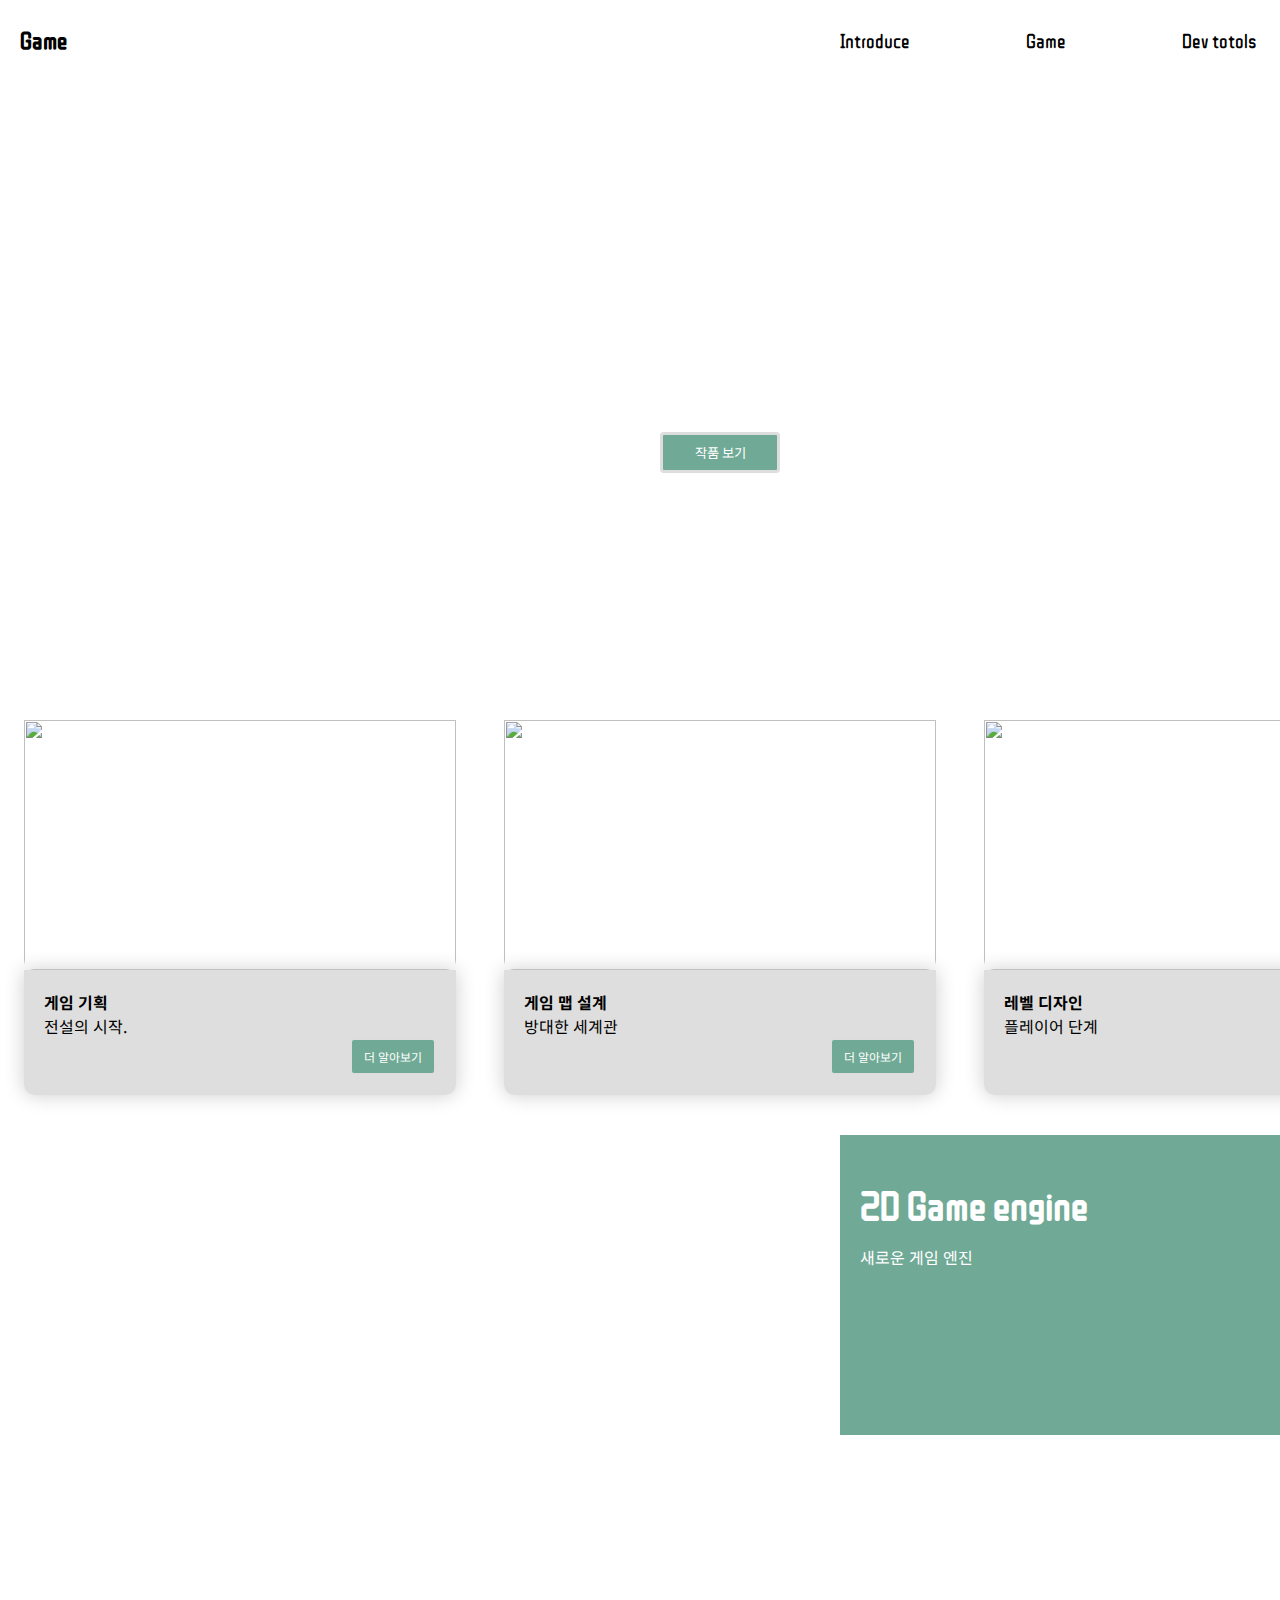
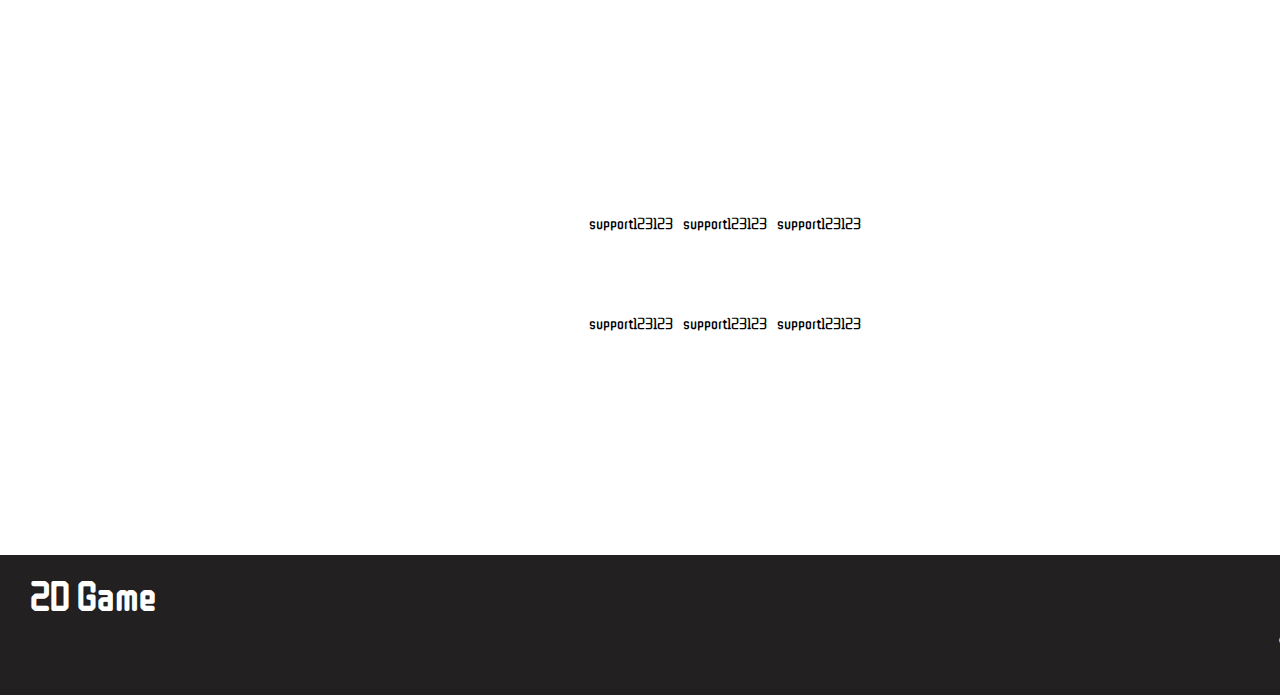
==== index.html @ 4c851fe6 "Rename Web1.html to index.html" ====
<!DOCTYPE html>
<html lang="en">
<head>
    <meta charset="UTF-8">
    <meta name="viewport" content="width=device-width, initial-scale=1.0">
    <title>웹사이트 디자인</title>
</head>
<link rel="stylesheet" type="text/css" href="style.css">
<link rel="stylesheet" href="https://use.fontawesome.com/releases/v5.7.2/css/all.css" integrity="sha384-fnmOCqbTlWIlj8LyTjo7mOUStjsKC4pOpQbqyi7RrhN7udi9RwhKkMHpvLbHG9Sr" crossorigin="anonymous">
<body>
    <div class="container">
        <header>
            <h2>Game</h2>
            <nav>
                <ul>
                    <li><a href="#">Introduce</a></li>
                    <li><a href="">Game</a></li>
                    <li><a href="">Dev totols</a></li>
                    <li><a href="">Supports</a></li>
                </ul>
            </nav>
        </header>

        <section id="visual">
            <h2>2d game</h2>
            <p class="fn-font">우리의 게임은 사용자들에 최고의 경험을 선사할 것입니다.</p>
            <button class="btn fn-font">작품 보기</button>
        </section>

        <section id="content">
            <div class="item">
                <div class="img">
                    <img src="img/item1.png">
                </div>
                <div class="info">
                    <h4 class="fn-font">게임 기획</h4>
                    <p class="fn-font">
                        전설의 시작.
                    </p>
                    <div class="button-row">
                        <button class="btn fn-font btn-sm">더 알아보기</button>
                    </div>
                </div>
            </div>

            <div class="item">
                <div class="img">
                    <img src="img/item2.png">
                </div>
                <div class="info">
                    <h4 class="fn-font">게임 맵 설계</h4>
                    <p class="fn-font">
                        방대한 세계관
                    </p>
                    <div class="button-row">
                        <button class="btn fn-font btn-sm">더 알아보기</button>
                    </div>
                </div>
            </div>

            <div class="item">
                <div class="img">
                    <img src="img/item3.png">
                </div>
                <div class="info">
                    <h4 class="fn-font">레벨 디자인</h4>
                    <p class="fn-font">
                        플레이어 단계
                    </p>
                    <div class="button-row">
                        <button class="btn fn-font btn-sm">더 알아보기</button>
                    </div>
                </div>
            </div>
        </section>

        <section id="hero">
            <div class="photo"></div>
            <div class="text">
                <h1>2D Game engine</h1>
                <p class="fn-font">새로운 게임 엔진</p>
                <div class="button-row">
                    <button class="btn fn-font">더 알아보기</button>
                </div>
            </div>
        </section>

        <section id="support">
            <div class="spt-wrap">
                <div class="spt-item1">
                    <div class="info-slot">
                        <div class="icon-div">
                            <i class="far fa-address-card"></i>
                        </div>
                        <div class="text-div">
                            <p>
                                support123123
                            </p>
                        </div>
                    </div>
                    

                    <div class="info-slot">
                        <div class="icon-div">
                            <i class="fab fa-android"></i>
                        </div>
                        <div class="text-div">
                            <p>
                                support123123
                            </p>
                        </div>
                    </div>
                </div>

                <div class="spt-item2">
                    <div class="info-slot">
                        <div class="icon-div">
                            <i class="fab fa-html5"></i>
                        </div>
                        <div class="text-div">
                            <p>
                                support123123
                            </p>
                        </div>
                    </div>

                    <div class="info-slot">
                        <div class="icon-div">
                            <i class="fab fa-aws"></i>
                        </div>
                        <div class="text-div">
                            <p>
                                support123123
                            </p>
                        </div>
                    </div>
                </div>

                <div class="spt-item3">
                    <div class="info-slot">
                        <div class="icon-div">
                            <i class="fab fa-apple"></i>
                        </div>
                        <div class="text-div">
                            <p>
                                support123123
                            </p>
                        </div>
                    </div>

                    <div class="info-slot">
                        <div class="icon-div">
                            <i class="fas fa-gamepad"></i>
                        </div>
                        <div class="text-div">
                            <p>
                                support123123
                            </p>
                        </div>
                    </div>
                </div>
            </div>
        </section>

        <footer>
            <h2>2D Game</h2>
            <p class="fn-font">
                안양시 인덕원 지점</br>
            </p>
        </footer>
    </div>
</body>
</html>
---- style.css ----
@import url('https://fonts.googleapis.com/css?family=Noto+Sans+KR|ZCOOL+QingKe+HuangYou');

*{
    margin: 0;
    padding: 0;
    color: #000;
    font-family: 'ZCOOL QingKe HuangYou', cursive;
    box-sizing: border-box;
}

.fn-font{
    font-family: 'Noto Sans KR', sans-serif;
}

ul{
    list-style: none;
}

a{
    text-decoration: none;
    outline: none;
}

.container{
    width: 1440px;
    margin: 0 auto;
}

header{
    width: 100%;
    height: 80px;

    display: flex;
    align-items: center;
    justify-content: space-between;
}

header > h2{
    margin-left: 20px;
}

header > nav{
    width: 600px;
    height: 100%;
}

header ul{
    width: 100%;
    height: 100%;
    display: flex;
    justify-content: space-between;
}

header ul > li{
    font-size: 20px;
    /* height: 100%; */
    display: flex;
    align-items: center;
}

#visual{
    background-image: url(img/visual.png);
    background-position: 0% 20%;
    background-size: cover;
    width: 100%;
    height: 600px;

    display: flex;
    justify-content: center;
    align-items: center;
    flex-direction: column;
}

#visual *{
    color: white;
}

#visual h2{
    font-size: 60px;
}

#visual p{
    margin: 30px 0px;
}

.btn{
    width: 120px;
    padding: 8px 12px;
    border: 3px solid #ddd;
    background-color: #70aa96;
    border-radius: 4px;
}

.btn:hover{
    background-color: rgba(255, 255, 255, 0.2);
}

#content{
    display: flex;
    justify-content: space-around;
    margin-top: 40px;
}

#content > .item{
    width: 30%;
}

.img{
    width: 100%;
    height: 250px;
}

.img > img{
    width: 100%;
    height: 100%;
    object-fit: cover;
    border-radius: 0 0 10px 10px;
}

.item .info{
    background: rgba(211, 211, 211, 0.76);
    padding: 20px;
    border-radius: 0 0 10px 10px;
    box-shadow: 0 0 20px 0 rgba(0, 0, 0, 0.2);
}

.button-row{
    width: 100%;
    text-align: right;
}

.btn-sm{
    padding: 8px 12px;
    font-size: 12px;
    color: white;
    width: auto;
    border: 2px solid #ddd;
}

#hero{
    display: flex;
    margin-top: 40px;
}

#hero > .photo{
    flex: 3;
    min-height: 300px;
    background-image: url(img/section2.jpg);
    background-size: cover;
    background-position: 0px -70px;
}

#hero > .text{
    flex: 2;
    padding: 20px;
    background-color: #70aa96;
}

.text *{
    color: #fff;
}

.text > h1{
    margin-top: 30px;
    font-size: 40px;
}

.text > p{
    margin-top: 20px;
}

#support{
    min-height: 700px;
    background-image: url(img/content.png);
    background-repeat: no-repeat;
    background-position: center;
    display: flex;
    align-items: center;
    flex-direction: column;
    /* justify-content: center; */
}

/* #support2{
    display: flex;
    flex-wrap: wrap;
    flex-direction: column;
} */

/* #support > .spt-item1{
    display: flex;
    align-items: center;
} */

#support .spt-wrap{
    display: flex;
    align-items: center;
}

#support > .spt-item1{
    width: 100%;
    display: flex;
    /* flex-direction: column; */
    align-items: center;
     justify-content: space-between;
}

#support > .spt-item2{
    width: 100%;
    display: flex;
    /* flex-direction: column; */
    align-items: center;
    justify-content: space-between;
}

#support > .spt-item3{
    width: 100%;
    display: flex;
    /* flex-direction: column; */
    align-items: center;
     justify-content: space-between;
}

#support > div{
    flex: 1;
    font-family: 'Noto Sans KR', sans-serif;
    padding: 120px 60px;
    display: flex;
    justify-content: space-between;
    margin: auto;
}

#support .info-slot{
    width: 80%;
    min-height: 100px;
    display: flex;
    text-align: center;
}

.info-slot i{
    font-size: 60px;
    color: #555;
}

.info-slot > .icon-div{
    flex: 1;
}

.info-slot > .text-div{
    padding-left: 10px;
    flex: 4;
}

#support > div:first-child{
    align-items: flex-end;
}

footer{
    margin-top: 20px;
    width: 100%;
    background-color: #222021;
    height: 140px;
}

footer * {
    color: white;
}

footer h2{
    font-size: 40px;
    padding-left: 30px;
    padding-top: 20px;
}

footer p{
    margin-top: 10px;
    text-align: right;
    line-height: 1.8;
    font-size: 20px;
    padding-right: 10px;
}
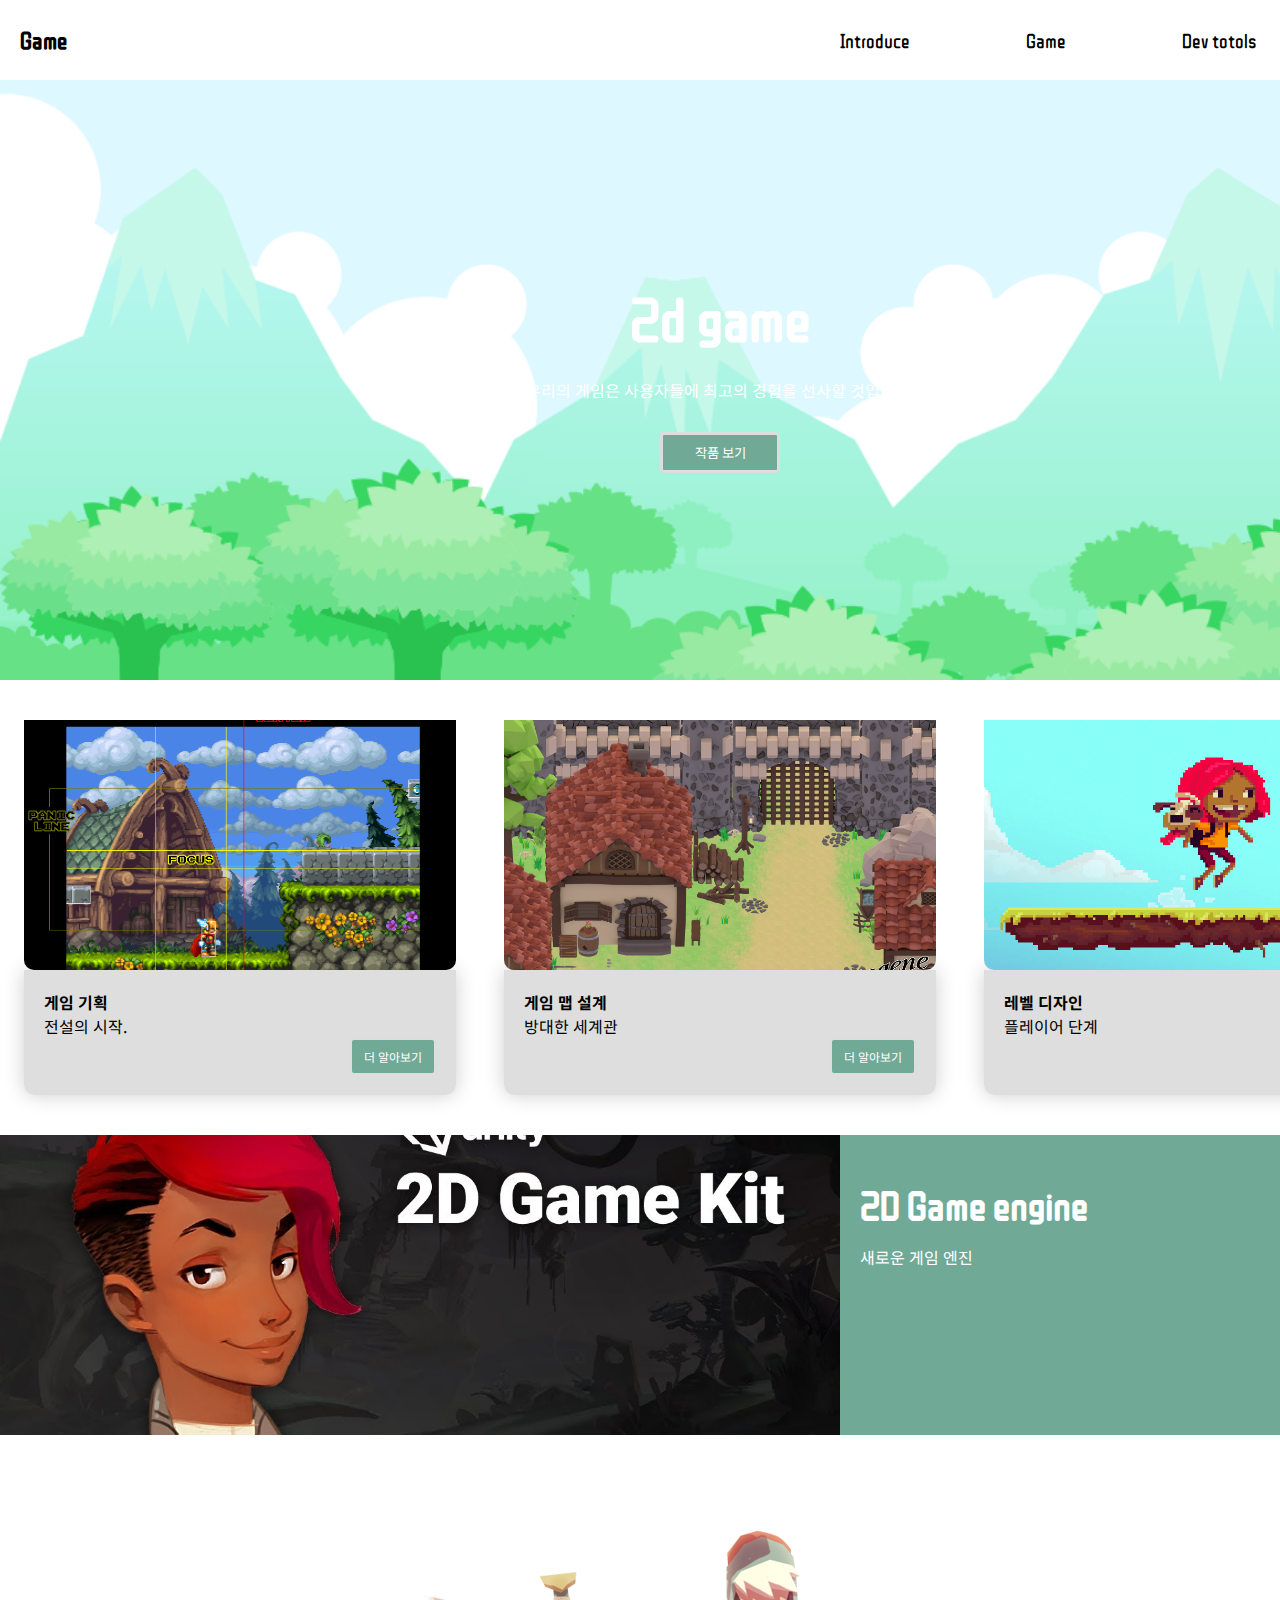
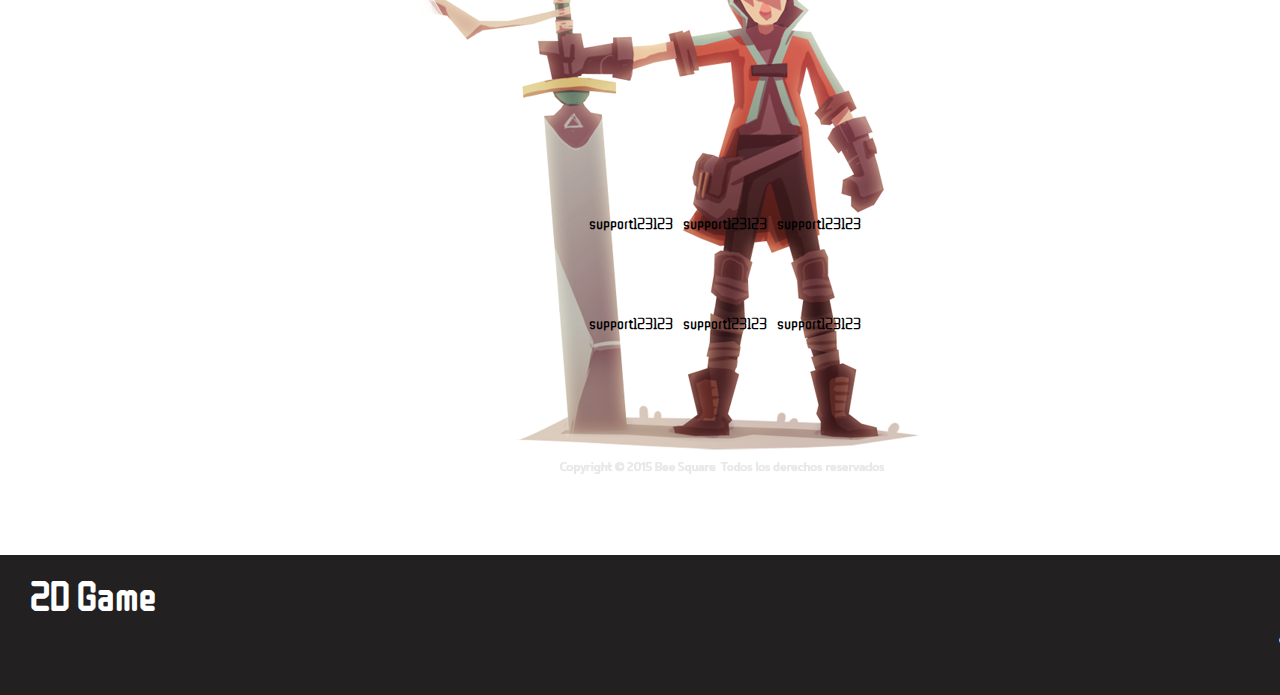
==== commit 5a21023f: "Update index.html" ====
--- a/index.html
+++ b/index.html
@@ -30,7 +30,7 @@
         <section id="content">
             <div class="item">
                 <div class="img">
-                    <img src="img/item1.png">
+                    <img src="item1.png">
                 </div>
                 <div class="info">
                     <h4 class="fn-font">게임 기획</h4>
@@ -45,7 +45,7 @@
 
             <div class="item">
                 <div class="img">
-                    <img src="img/item2.png">
+                    <img src="item2.png">
                 </div>
                 <div class="info">
                     <h4 class="fn-font">게임 맵 설계</h4>
@@ -60,7 +60,7 @@
 
             <div class="item">
                 <div class="img">
-                    <img src="img/item3.png">
+                    <img src="item3.png">
                 </div>
                 <div class="info">
                     <h4 class="fn-font">레벨 디자인</h4>
--- a/style.css
+++ b/style.css
@@ -59,7 +59,7 @@
 }
 
 #visual{
-    background-image: url(img/visual.png);
+    background-image: url(visual.png);
     background-position: 0% 20%;
     background-size: cover;
     width: 100%;
@@ -145,7 +145,7 @@
 #hero > .photo{
     flex: 3;
     min-height: 300px;
-    background-image: url(img/section2.jpg);
+    background-image: url(section2.jpg);
     background-size: cover;
     background-position: 0px -70px;
 }
@@ -171,7 +171,7 @@
 
 #support{
     min-height: 700px;
-    background-image: url(img/content.png);
+    background-image: url(content.png);
     background-repeat: no-repeat;
     background-position: center;
     display: flex;
@@ -277,4 +277,4 @@
     line-height: 1.8;
     font-size: 20px;
     padding-right: 10px;
-}+}
